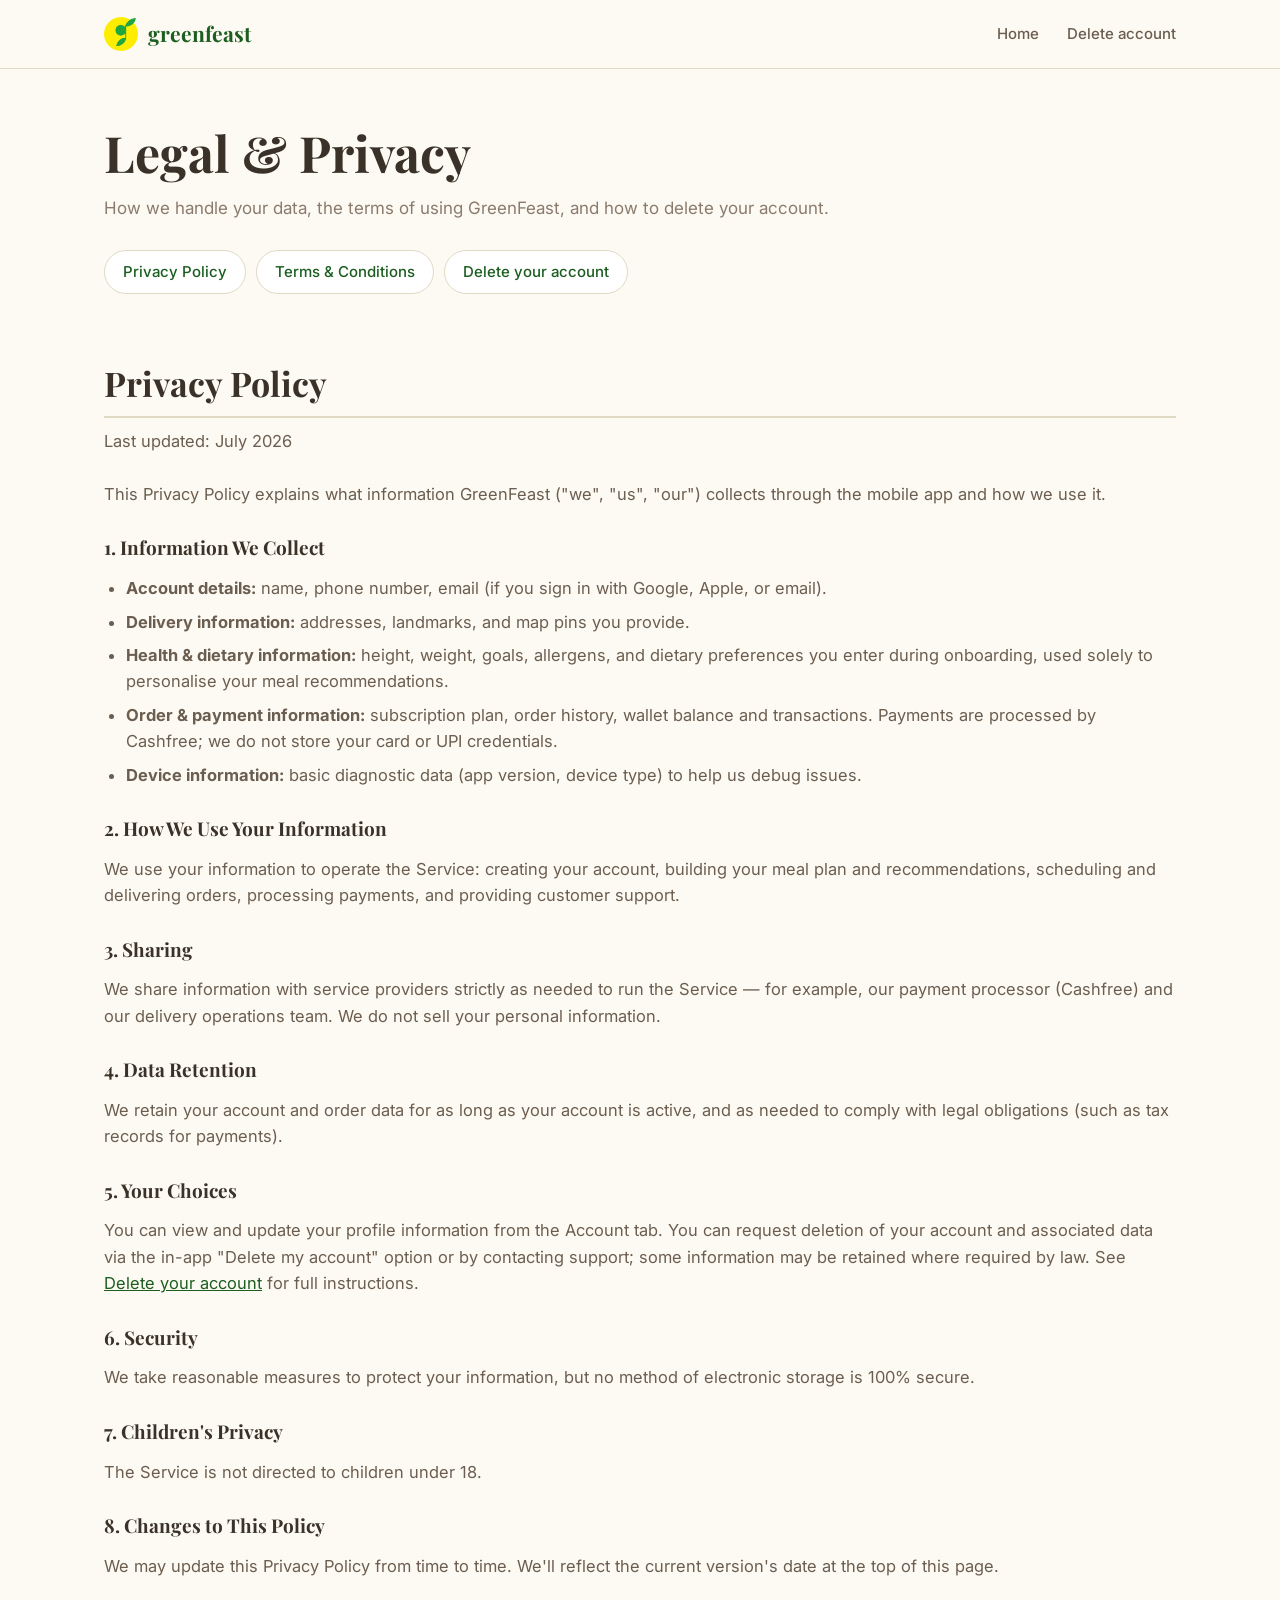
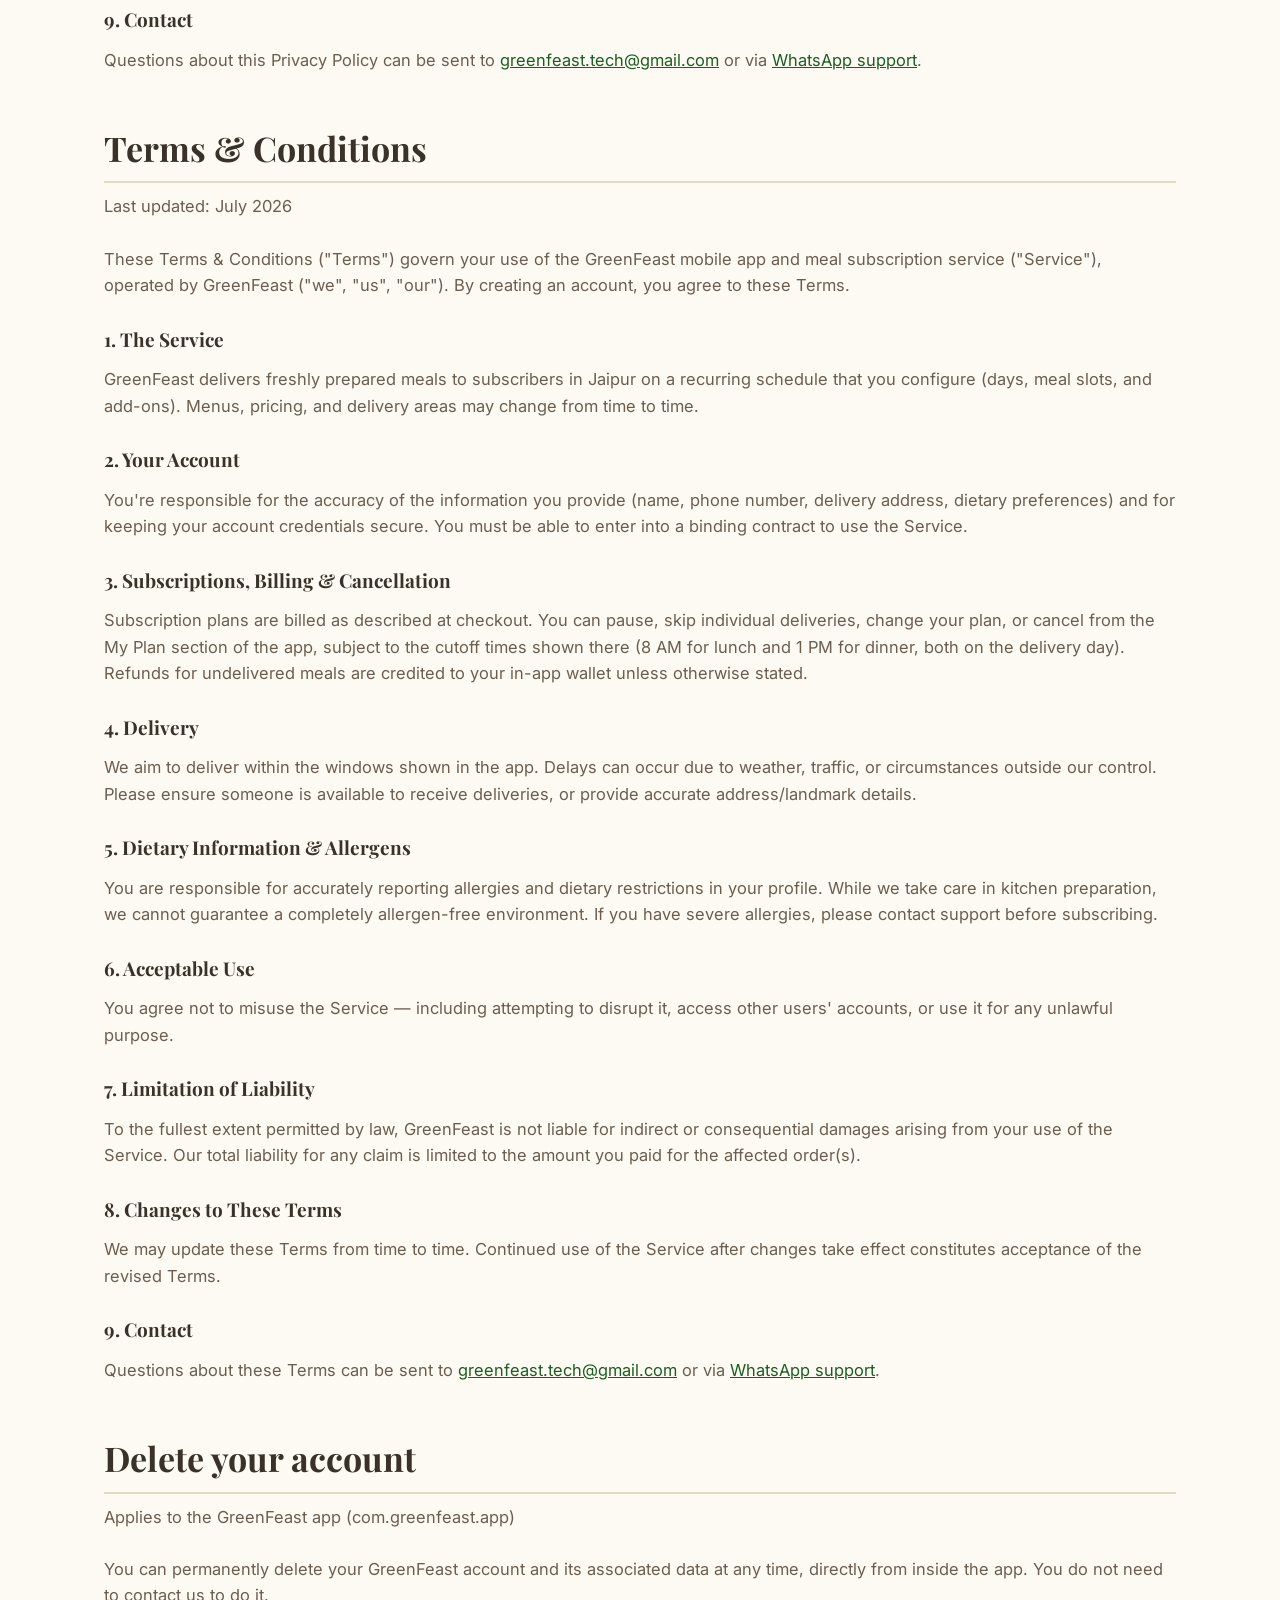
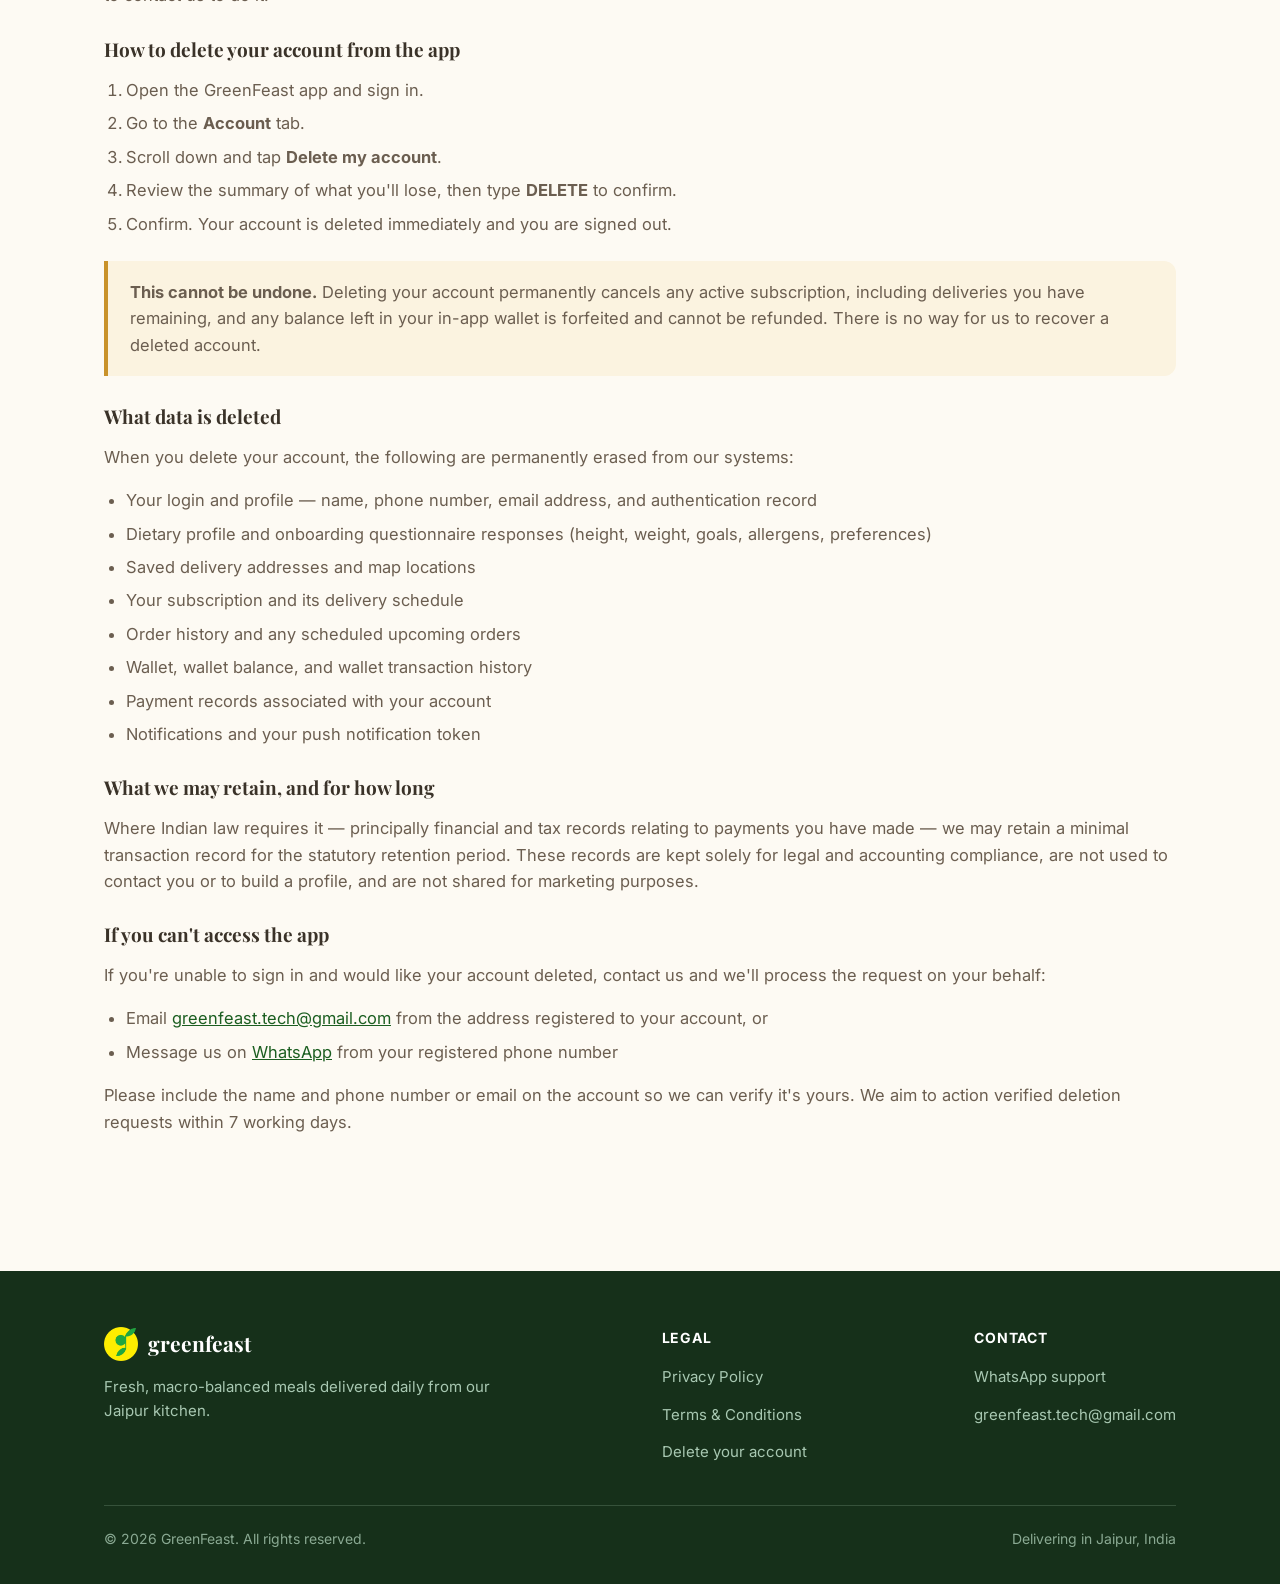
==== legal.html @ ea1c64bf "Add GreenFeast marketing site with legal/privacy page" ====
<!doctype html>
<html lang="en">
<head>
<meta charset="utf-8">
<meta name="viewport" content="width=device-width, initial-scale=1">
<title>Legal — Privacy Policy, Terms &amp; Account Deletion | GreenFeast</title>
<meta name="description" content="GreenFeast's Privacy Policy, Terms & Conditions, and instructions for permanently deleting your account and associated data.">
<link rel="icon" href="assets/logo.png">
<link rel="preconnect" href="https://fonts.googleapis.com">
<link rel="preconnect" href="https://fonts.gstatic.com" crossorigin>
<link href="https://fonts.googleapis.com/css2?family=Playfair+Display:ital,wght@0,700;0,900;1,700&family=Inter:wght@400;500;600;700&display=swap" rel="stylesheet">
<link rel="stylesheet" href="styles.css">
</head>
<body>

<header class="nav">
  <div class="wrap nav-inner">
    <a class="brand" href="index.html">
      <img src="assets/logo.png" alt="GreenFeast logo">
      <span>greenfeast</span>
    </a>
    <nav class="nav-links">
      <a href="index.html">Home</a>
      <a href="#delete-account">Delete account</a>
    </nav>
  </div>
</header>

<main>

  <section class="legal-hero">
    <div class="wrap">
      <h1>Legal &amp; Privacy</h1>
      <p>How we handle your data, the terms of using GreenFeast, and how to delete your account.</p>
      <div class="toc">
        <a href="#privacy">Privacy Policy</a>
        <a href="#terms">Terms &amp; Conditions</a>
        <a href="#delete-account">Delete your account</a>
      </div>
    </div>
  </section>

  <div class="legal-body">
    <div class="wrap">

      <!-- ── Privacy Policy ───────────────────────────────────────── -->
      <section class="legal-section" id="privacy">
        <h2>Privacy Policy</h2>
        <p class="updated">Last updated: July 2026</p>

        <p>This Privacy Policy explains what information GreenFeast ("we", "us", "our") collects through the mobile app and how we use it.</p>

        <h3>1. Information We Collect</h3>
        <ul>
          <li><strong>Account details:</strong> name, phone number, email (if you sign in with Google, Apple, or email).</li>
          <li><strong>Delivery information:</strong> addresses, landmarks, and map pins you provide.</li>
          <li><strong>Health &amp; dietary information:</strong> height, weight, goals, allergens, and dietary preferences you enter during onboarding, used solely to personalise your meal recommendations.</li>
          <li><strong>Order &amp; payment information:</strong> subscription plan, order history, wallet balance and transactions. Payments are processed by Cashfree; we do not store your card or UPI credentials.</li>
          <li><strong>Device information:</strong> basic diagnostic data (app version, device type) to help us debug issues.</li>
        </ul>

        <h3>2. How We Use Your Information</h3>
        <p>We use your information to operate the Service: creating your account, building your meal plan and recommendations, scheduling and delivering orders, processing payments, and providing customer support.</p>

        <h3>3. Sharing</h3>
        <p>We share information with service providers strictly as needed to run the Service — for example, our payment processor (Cashfree) and our delivery operations team. We do not sell your personal information.</p>

        <h3>4. Data Retention</h3>
        <p>We retain your account and order data for as long as your account is active, and as needed to comply with legal obligations (such as tax records for payments).</p>

        <h3>5. Your Choices</h3>
        <p>You can view and update your profile information from the Account tab. You can request deletion of your account and associated data via the in-app "Delete my account" option or by contacting support; some information may be retained where required by law. See <a href="#delete-account">Delete your account</a> for full instructions.</p>

        <h3>6. Security</h3>
        <p>We take reasonable measures to protect your information, but no method of electronic storage is 100% secure.</p>

        <h3>7. Children's Privacy</h3>
        <p>The Service is not directed to children under 18.</p>

        <h3>8. Changes to This Policy</h3>
        <p>We may update this Privacy Policy from time to time. We'll reflect the current version's date at the top of this page.</p>

        <h3>9. Contact</h3>
        <p>Questions about this Privacy Policy can be sent to <a href="mailto:greenfeast.tech@gmail.com">greenfeast.tech@gmail.com</a> or via <a href="https://wa.me/918829040566">WhatsApp support</a>.</p>
      </section>

      <!-- ── Terms & Conditions ───────────────────────────────────── -->
      <section class="legal-section" id="terms">
        <h2>Terms &amp; Conditions</h2>
        <p class="updated">Last updated: July 2026</p>

        <p>These Terms &amp; Conditions ("Terms") govern your use of the GreenFeast mobile app and meal subscription service ("Service"), operated by GreenFeast ("we", "us", "our"). By creating an account, you agree to these Terms.</p>

        <h3>1. The Service</h3>
        <p>GreenFeast delivers freshly prepared meals to subscribers in Jaipur on a recurring schedule that you configure (days, meal slots, and add-ons). Menus, pricing, and delivery areas may change from time to time.</p>

        <h3>2. Your Account</h3>
        <p>You're responsible for the accuracy of the information you provide (name, phone number, delivery address, dietary preferences) and for keeping your account credentials secure. You must be able to enter into a binding contract to use the Service.</p>

        <h3>3. Subscriptions, Billing &amp; Cancellation</h3>
        <p>Subscription plans are billed as described at checkout. You can pause, skip individual deliveries, change your plan, or cancel from the My Plan section of the app, subject to the cutoff times shown there (8 AM for lunch and 1 PM for dinner, both on the delivery day). Refunds for undelivered meals are credited to your in-app wallet unless otherwise stated.</p>

        <h3>4. Delivery</h3>
        <p>We aim to deliver within the windows shown in the app. Delays can occur due to weather, traffic, or circumstances outside our control. Please ensure someone is available to receive deliveries, or provide accurate address/landmark details.</p>

        <h3>5. Dietary Information &amp; Allergens</h3>
        <p>You are responsible for accurately reporting allergies and dietary restrictions in your profile. While we take care in kitchen preparation, we cannot guarantee a completely allergen-free environment. If you have severe allergies, please contact support before subscribing.</p>

        <h3>6. Acceptable Use</h3>
        <p>You agree not to misuse the Service — including attempting to disrupt it, access other users' accounts, or use it for any unlawful purpose.</p>

        <h3>7. Limitation of Liability</h3>
        <p>To the fullest extent permitted by law, GreenFeast is not liable for indirect or consequential damages arising from your use of the Service. Our total liability for any claim is limited to the amount you paid for the affected order(s).</p>

        <h3>8. Changes to These Terms</h3>
        <p>We may update these Terms from time to time. Continued use of the Service after changes take effect constitutes acceptance of the revised Terms.</p>

        <h3>9. Contact</h3>
        <p>Questions about these Terms can be sent to <a href="mailto:greenfeast.tech@gmail.com">greenfeast.tech@gmail.com</a> or via <a href="https://wa.me/918829040566">WhatsApp support</a>.</p>
      </section>

      <!-- ── Account deletion ─────────────────────────────────────── -->
      <section class="legal-section" id="delete-account">
        <h2>Delete your account</h2>
        <p class="updated">Applies to the GreenFeast app (com.greenfeast.app)</p>

        <p>You can permanently delete your GreenFeast account and its associated data at any time, directly from inside the app. You do not need to contact us to do it.</p>

        <h3>How to delete your account from the app</h3>
        <ol>
          <li>Open the GreenFeast app and sign in.</li>
          <li>Go to the <strong>Account</strong> tab.</li>
          <li>Scroll down and tap <strong>Delete my account</strong>.</li>
          <li>Review the summary of what you'll lose, then type <strong>DELETE</strong> to confirm.</li>
          <li>Confirm. Your account is deleted immediately and you are signed out.</li>
        </ol>

        <div class="callout warn">
          <p><strong>This cannot be undone.</strong> Deleting your account permanently cancels any active subscription, including deliveries you have remaining, and any balance left in your in-app wallet is forfeited and cannot be refunded. There is no way for us to recover a deleted account.</p>
        </div>

        <h3>What data is deleted</h3>
        <p>When you delete your account, the following are permanently erased from our systems:</p>
        <ul>
          <li>Your login and profile — name, phone number, email address, and authentication record</li>
          <li>Dietary profile and onboarding questionnaire responses (height, weight, goals, allergens, preferences)</li>
          <li>Saved delivery addresses and map locations</li>
          <li>Your subscription and its delivery schedule</li>
          <li>Order history and any scheduled upcoming orders</li>
          <li>Wallet, wallet balance, and wallet transaction history</li>
          <li>Payment records associated with your account</li>
          <li>Notifications and your push notification token</li>
        </ul>

        <h3>What we may retain, and for how long</h3>
        <p>Where Indian law requires it — principally financial and tax records relating to payments you have made — we may retain a minimal transaction record for the statutory retention period. These records are kept solely for legal and accounting compliance, are not used to contact you or to build a profile, and are not shared for marketing purposes.</p>

        <h3>If you can't access the app</h3>
        <p>If you're unable to sign in and would like your account deleted, contact us and we'll process the request on your behalf:</p>
        <ul>
          <li>Email <a href="mailto:greenfeast.tech@gmail.com">greenfeast.tech@gmail.com</a> from the address registered to your account, or</li>
          <li>Message us on <a href="https://wa.me/918829040566">WhatsApp</a> from your registered phone number</li>
        </ul>
        <p>Please include the name and phone number or email on the account so we can verify it's yours. We aim to action verified deletion requests within 7 working days.</p>
      </section>

    </div>
  </div>

</main>

<footer class="footer">
  <div class="wrap">
    <div class="footer-grid">
      <div>
        <a class="brand" href="index.html">
          <img src="assets/logo.png" alt="">
          <span>greenfeast</span>
        </a>
        <p>Fresh, macro-balanced meals delivered daily from our Jaipur kitchen.</p>
      </div>
      <div>
        <h4>Legal</h4>
        <ul>
          <li><a href="#privacy">Privacy Policy</a></li>
          <li><a href="#terms">Terms &amp; Conditions</a></li>
          <li><a href="#delete-account">Delete your account</a></li>
        </ul>
      </div>
      <div>
        <h4>Contact</h4>
        <ul>
          <li><a href="https://wa.me/918829040566">WhatsApp support</a></li>
          <li><a href="mailto:greenfeast.tech@gmail.com">greenfeast.tech@gmail.com</a></li>
        </ul>
      </div>
    </div>
    <div class="footer-base">
      <span>&copy; 2026 GreenFeast. All rights reserved.</span>
      <span>Delivering in Jaipur, India</span>
    </div>
  </div>
</footer>

</body>
</html>
---- styles.css ----
/* GreenFeast — palette taken from the app's src/constants/colors.ts */
:root {
  --green900: #16301A;
  --green800: #1E4024;
  --green700: #1B5E20;
  --green600: #3D6E48;
  --green200: #A8C8B2;
  --green50:  #EEF6F1;
  --yellow:   #E8CB42;
  --cream50:  #FDFAF3;
  --cream100: #FAF7EE;
  --cream200: #F5F1E4;
  --cream400: #E0D9C4;
  --ink900:   #3A3228;
  --ink600:   #6B5E50;
  --ink500:   #8A7B6D;
  --maxw: 1120px;
  --radius: 18px;
}

* { box-sizing: border-box; }

html { scroll-behavior: smooth; }

body {
  margin: 0;
  background: var(--cream50);
  color: var(--ink900);
  font-family: Inter, -apple-system, BlinkMacSystemFont, "Segoe UI", Roboto, sans-serif;
  font-size: 17px;
  line-height: 1.6;
  -webkit-font-smoothing: antialiased;
}

img { max-width: 100%; height: auto; display: block; }
a { color: var(--green700); }

.wrap { width: 100%; max-width: var(--maxw); margin: 0 auto; padding: 0 24px; }

h1, h2, h3 { font-family: "Playfair Display", Georgia, serif; font-weight: 700; line-height: 1.12; margin: 0; }

/* Nav */
.nav {
  position: sticky; top: 0; z-index: 50;
  background: rgba(253, 250, 243, 0.88);
  backdrop-filter: blur(10px);
  border-bottom: 1px solid var(--cream400);
}
.nav-inner { display: flex; align-items: center; justify-content: space-between; height: 68px; }
.brand { display: flex; align-items: center; gap: 10px; text-decoration: none; color: var(--green700); }
.brand img { width: 34px; height: 34px; }
.brand span { font-family: "Playfair Display", Georgia, serif; font-size: 21px; font-weight: 700; }
.nav-links { display: flex; align-items: center; gap: 28px; }
.nav-links a { color: var(--ink600); text-decoration: none; font-size: 15px; font-weight: 500; }
.nav-links a:hover { color: var(--green700); }
@media (max-width: 720px) { .nav-links a.hide-sm { display: none; } }

/* Buttons */
.btn-row { display: flex; flex-wrap: wrap; gap: 12px; }
.store-btn {
  display: inline-flex; align-items: center; gap: 11px;
  background: var(--green900); color: #fff; text-decoration: none;
  padding: 11px 20px; border-radius: 999px;
  transition: transform .15s ease, background .15s ease;
}
.store-btn:hover { background: var(--green800); transform: translateY(-1px); }
.store-btn svg { width: 24px; height: 24px; flex-shrink: 0; }
.store-btn .lines { display: flex; flex-direction: column; line-height: 1.15; text-align: left; }
.store-btn .small { font-size: 10.5px; letter-spacing: .06em; text-transform: uppercase; opacity: .75; }
.store-btn .big { font-size: 15.5px; font-weight: 600; }
.store-btn.light { background: #fff; color: var(--green900); border: 1.5px solid var(--cream400); }
.store-btn.light:hover { background: var(--cream100); }

.badge-soon {
  display: inline-block; margin-top: 14px;
  background: #FBF3E0; color: #8A6010;
  font-size: 12.5px; font-weight: 600;
  padding: 5px 13px; border-radius: 999px;
}

/* Hero */
.hero { padding: 76px 0 64px; }
.hero-grid { display: grid; grid-template-columns: 1.05fr .95fr; gap: 56px; align-items: center; }
.eyebrow {
  font-size: 12px; font-weight: 600; letter-spacing: .18em; text-transform: uppercase;
  color: var(--green600); margin-bottom: 18px;
}
.hero h1 { font-size: clamp(40px, 5.6vw, 62px); }
.hero h1 em { font-style: italic; color: var(--green700); }
.hero p.lead { font-size: 19px; color: var(--ink500); margin: 20px 0 30px; max-width: 30em; }
.hero-img { border-radius: 24px; overflow: hidden; box-shadow: 0 24px 60px -24px rgba(22,48,26,.4); }
.hero-img img { width: 100%; aspect-ratio: 4 / 5; object-fit: cover; }
@media (max-width: 900px) {
  .hero { padding: 52px 0 44px; }
  .hero-grid { grid-template-columns: 1fr; gap: 38px; }
}

/* Section furniture */
.section { padding: 76px 0; }
.section-head { max-width: 34em; margin-bottom: 44px; }
.section-head h2 { font-size: clamp(30px, 3.6vw, 42px); }
.section-head p { color: var(--ink500); font-size: 18px; margin: 14px 0 0; }
.section.dark { background: var(--green900); color: var(--cream50); }
.section.dark h2 { color: #fff; }
.section.dark .section-head p { color: var(--green200); }
.section.tint { background: var(--cream200); }

/* Features */
.features { display: grid; grid-template-columns: repeat(4, 1fr); gap: 20px; }
.feature {
  background: #fff; border: 1px solid var(--cream400);
  border-radius: var(--radius); padding: 26px 22px;
}
.feature .ico {
  width: 44px; height: 44px; border-radius: 12px; background: var(--green50);
  display: flex; align-items: center; justify-content: center; font-size: 21px; margin-bottom: 15px;
}
.feature h3 { font-size: 18.5px; margin-bottom: 7px; }
.feature p { font-size: 15px; color: var(--ink500); margin: 0; }
@media (max-width: 900px) { .features { grid-template-columns: repeat(2, 1fr); } }
@media (max-width: 540px) { .features { grid-template-columns: 1fr; } }

/* Screenshots */
.shots { display: flex; gap: 22px; overflow-x: auto; padding: 6px 24px 20px; scroll-snap-type: x mandatory; }
.shots img {
  width: 268px; flex: 0 0 auto; border-radius: 20px; scroll-snap-align: center;
  border: 1px solid var(--cream400);
}

/* Dishes */
.dishes { display: grid; grid-template-columns: repeat(4, 1fr); gap: 18px; }
.dishes img { border-radius: var(--radius); aspect-ratio: 1; object-fit: cover; }
@media (max-width: 760px) { .dishes { grid-template-columns: repeat(2, 1fr); } }

/* Steps */
.steps { display: grid; grid-template-columns: repeat(3, 1fr); gap: 30px; }
.step .num {
  width: 40px; height: 40px; border-radius: 50%;
  background: var(--yellow); color: var(--green900);
  display: flex; align-items: center; justify-content: center;
  font-weight: 700; font-size: 17px; margin-bottom: 16px;
}
.step h3 { font-size: 20px; margin-bottom: 8px; }
.step p { color: var(--green200); margin: 0; font-size: 15.5px; }
@media (max-width: 800px) { .steps { grid-template-columns: 1fr; gap: 26px; } }

/* CTA */
.cta { text-align: center; }
.cta h2 { font-size: clamp(30px, 4vw, 44px); }
.cta p { color: var(--ink500); font-size: 18px; margin: 14px auto 28px; max-width: 30em; }
.cta .btn-row { justify-content: center; }

/* Footer */
.footer { background: var(--green900); color: var(--green200); padding: 56px 0 34px; }
.footer-grid { display: flex; flex-wrap: wrap; gap: 40px; justify-content: space-between; }
.footer .brand span { color: #fff; }
.footer p { font-size: 15px; margin: 14px 0 0; max-width: 26em; }
.footer h4 { color: #fff; font-size: 14px; letter-spacing: .06em; text-transform: uppercase; margin: 0 0 14px; }
.footer ul { list-style: none; padding: 0; margin: 0; display: grid; gap: 10px; }
.footer a { color: var(--green200); text-decoration: none; font-size: 15px; }
.footer a:hover { color: #fff; text-decoration: underline; }
.footer-base {
  margin-top: 40px; padding-top: 22px; border-top: 1px solid rgba(168,200,178,.22);
  display: flex; flex-wrap: wrap; gap: 12px; justify-content: space-between;
  font-size: 14px; color: rgba(168,200,178,.8);
}

/* Legal page */
.legal-hero { padding: 56px 0 30px; }
.legal-hero h1 { font-size: clamp(34px, 4.6vw, 50px); }
.legal-hero p { color: var(--ink500); margin: 14px 0 0; }
.toc { display: flex; flex-wrap: wrap; gap: 10px; margin: 28px 0 0; }
.toc a {
  background: #fff; border: 1px solid var(--cream400); border-radius: 999px;
  padding: 9px 18px; text-decoration: none; color: var(--green700);
  font-size: 15px; font-weight: 500;
}
.toc a:hover { background: var(--green50); }
.legal-body { padding: 40px 0 80px; }
.legal-section { scroll-margin-top: 90px; margin-bottom: 56px; }
.legal-section > h2 {
  font-size: clamp(26px, 3.2vw, 34px);
  padding-bottom: 14px; border-bottom: 2px solid var(--cream400); margin-bottom: 10px;
}
.updated { font-size: 14px; color: var(--ink500); margin: 0 0 26px; }
.legal-section h3 { font-size: 19px; margin: 30px 0 8px; }
.legal-section p, .legal-section li { color: var(--ink600); font-size: 16.5px; }
.legal-section ul, .legal-section ol { padding-left: 22px; }
.legal-section li { margin: 7px 0; }
.callout {
  background: var(--cream200); border-left: 4px solid var(--green600);
  border-radius: 0 12px 12px 0; padding: 18px 22px; margin: 24px 0;
}
.callout p:first-child { margin-top: 0; }
.callout p:last-child { margin-bottom: 0; }
.callout.warn { background: #FBF3E0; border-left-color: #C9922A; }
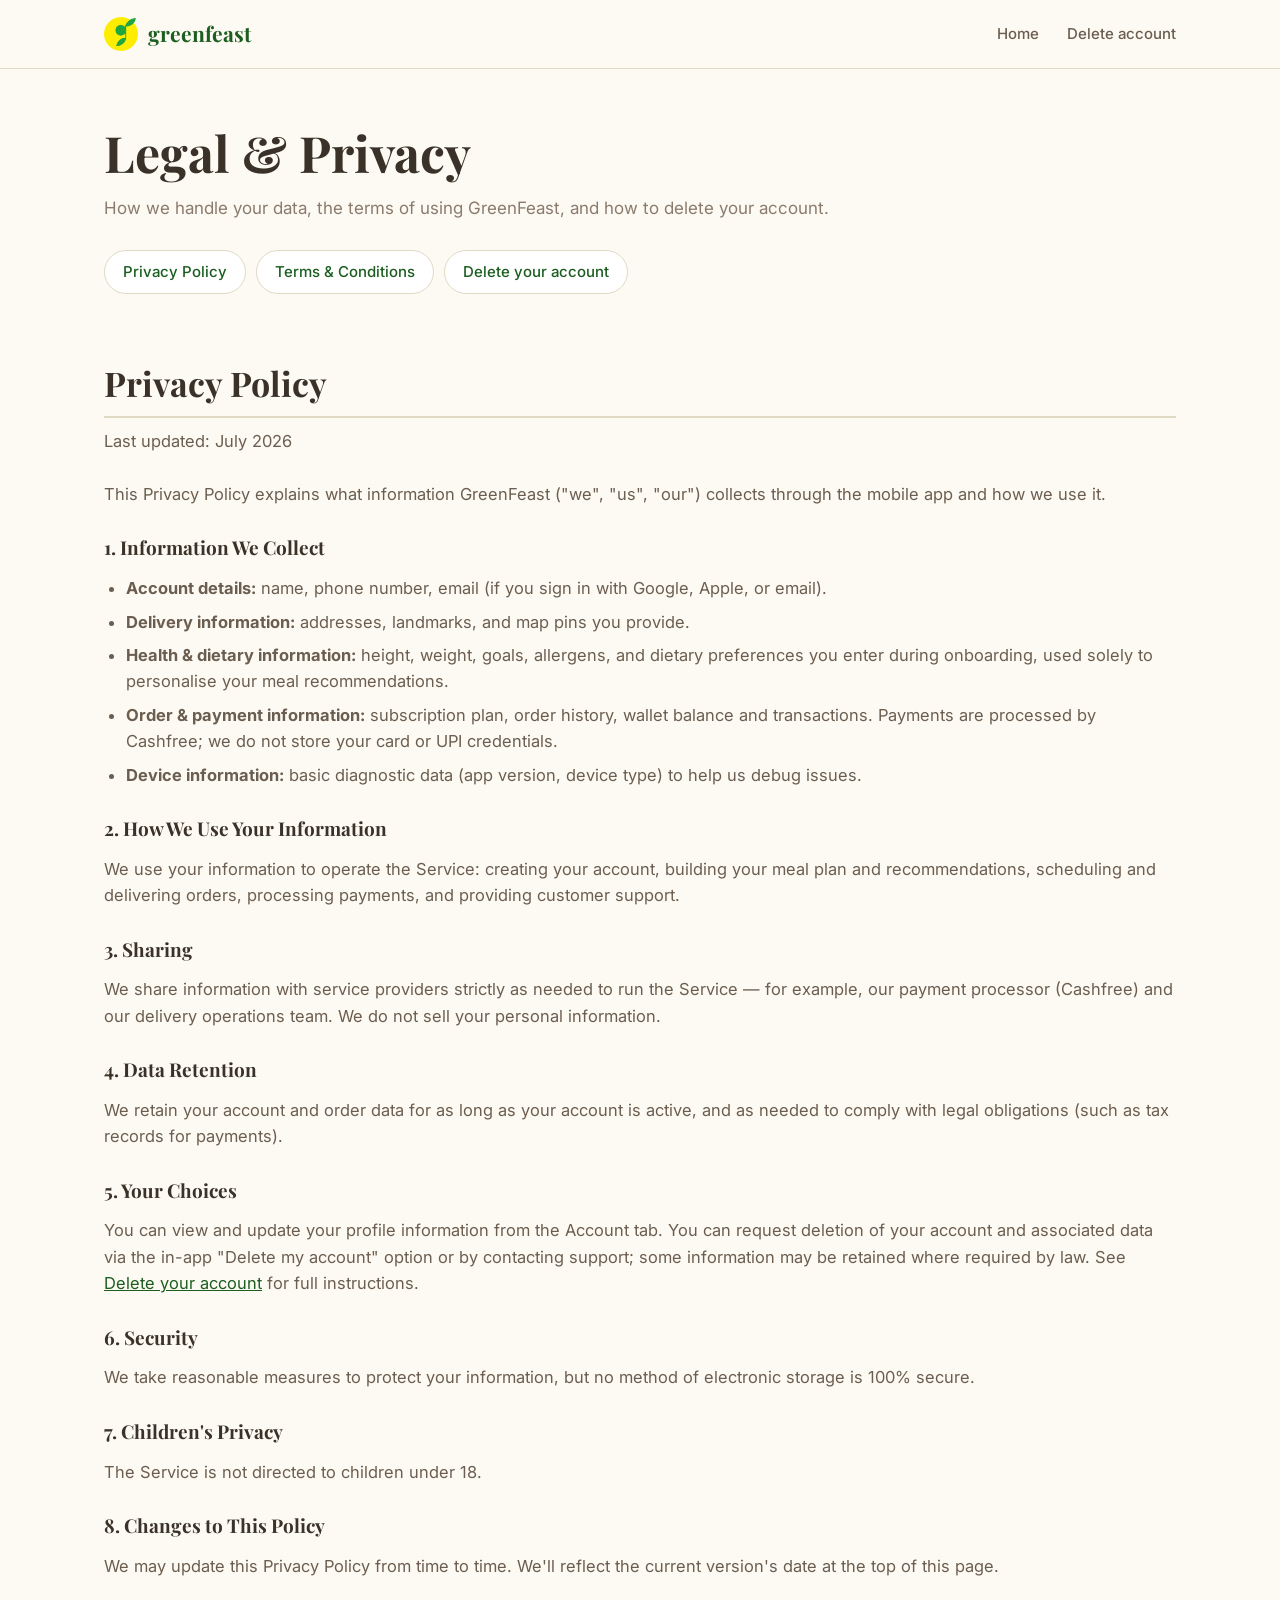
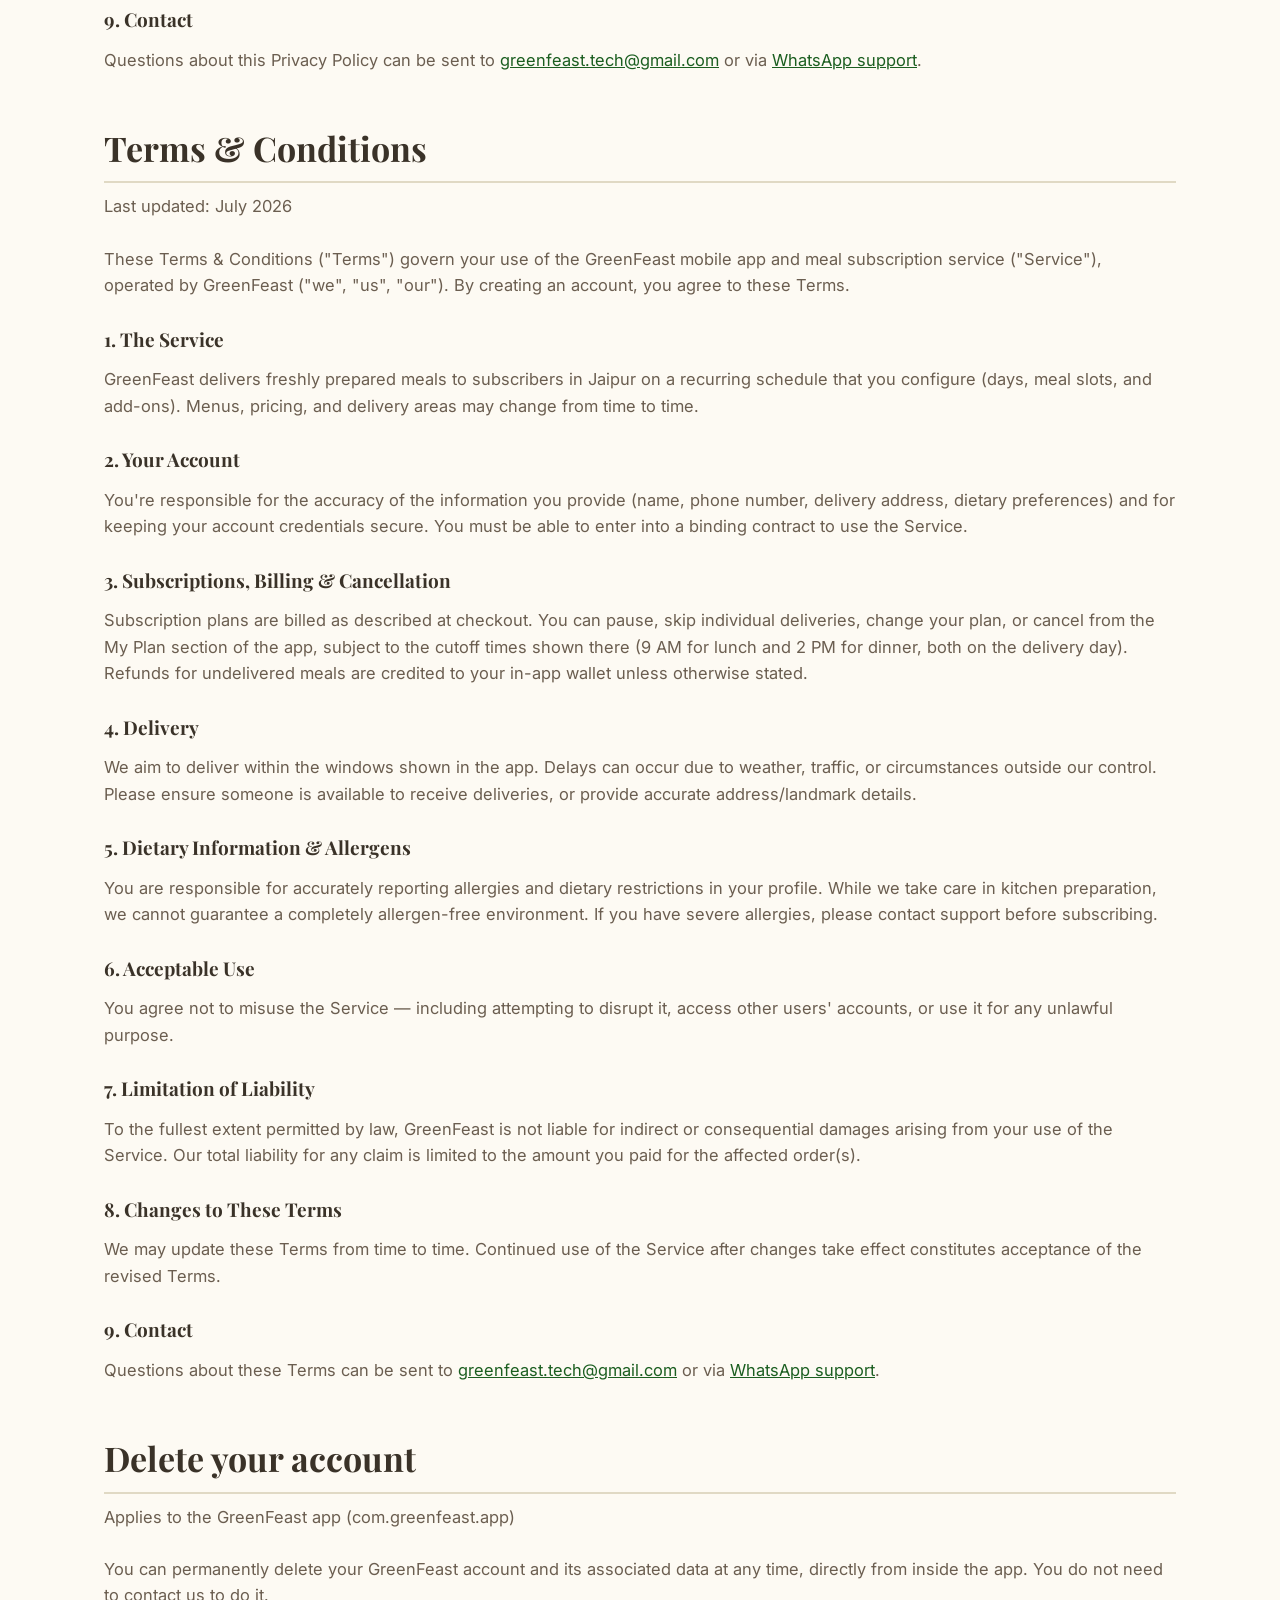
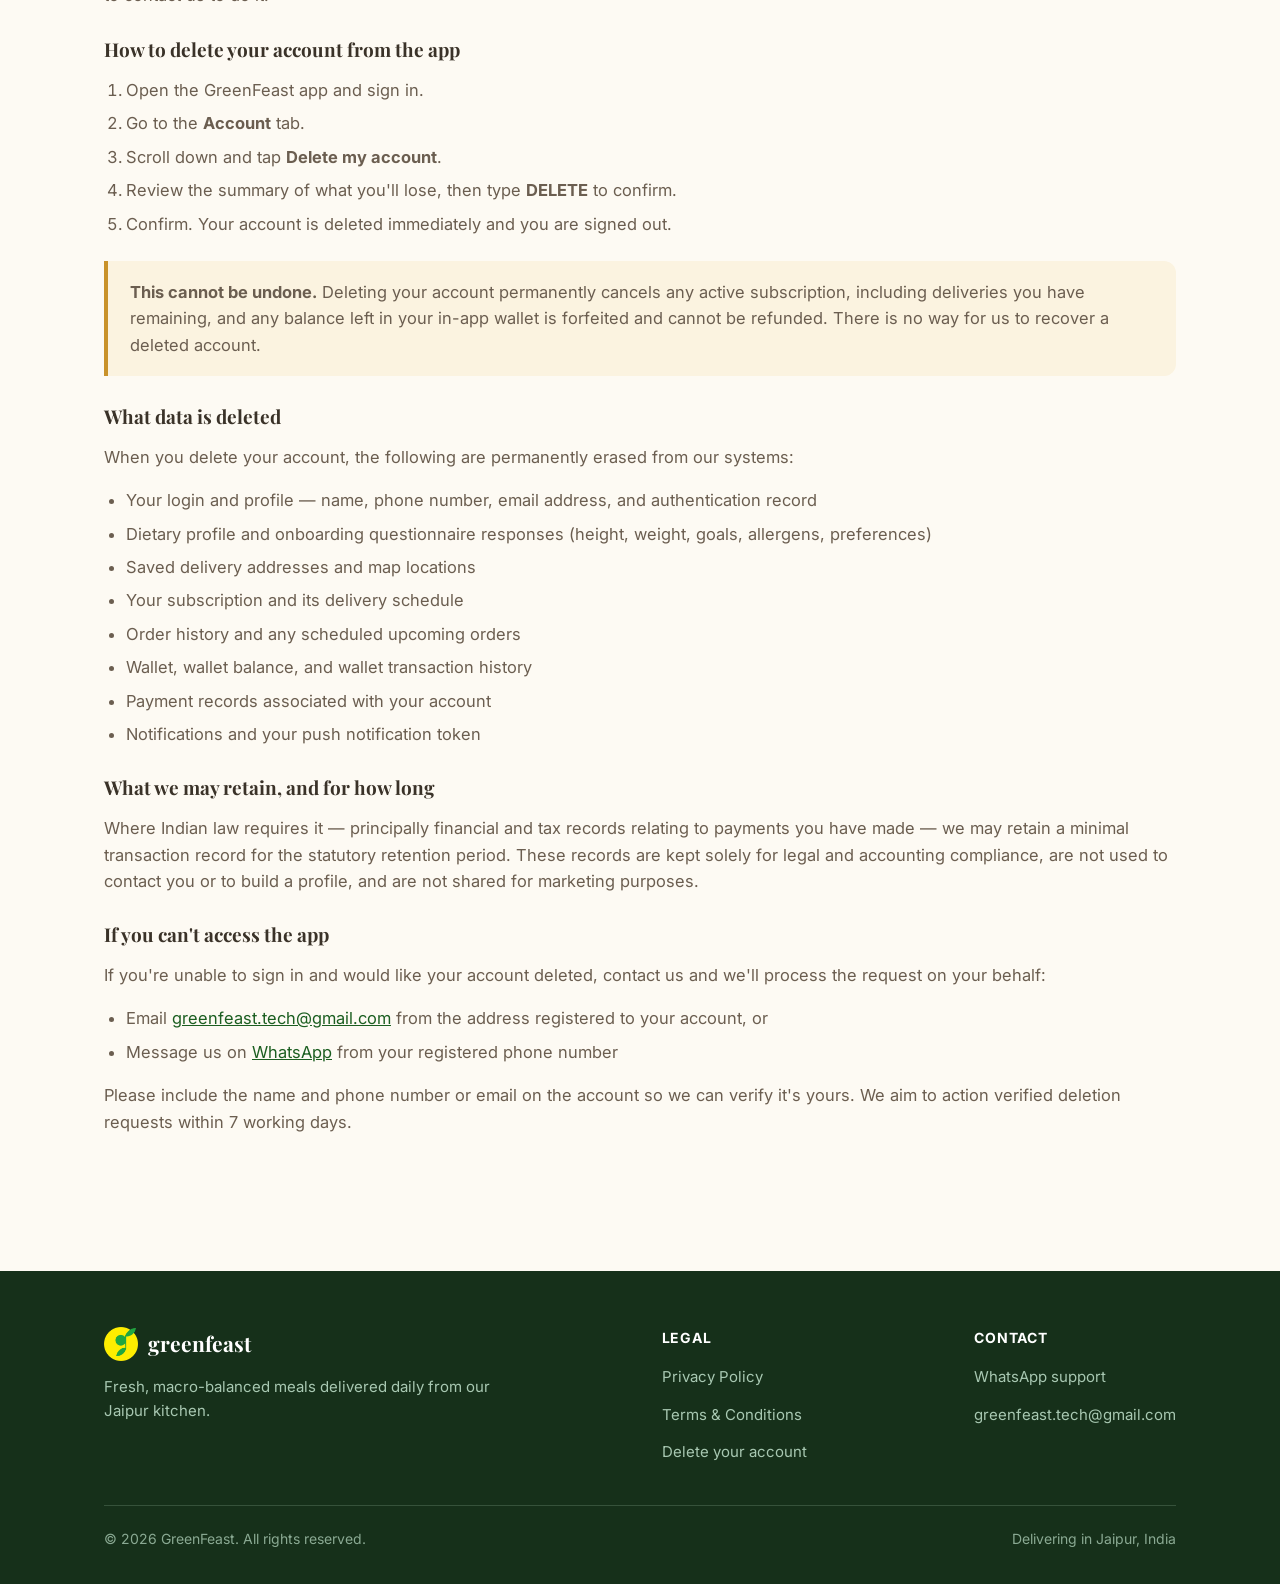
==== commit d5b75157: "Terms: cutoffs are 9 AM lunch / 2 PM dinner" ====
--- a/legal.html
+++ b/legal.html
@@ -98,7 +98,7 @@
         <p>You're responsible for the accuracy of the information you provide (name, phone number, delivery address, dietary preferences) and for keeping your account credentials secure. You must be able to enter into a binding contract to use the Service.</p>
 
         <h3>3. Subscriptions, Billing &amp; Cancellation</h3>
-        <p>Subscription plans are billed as described at checkout. You can pause, skip individual deliveries, change your plan, or cancel from the My Plan section of the app, subject to the cutoff times shown there (8 AM for lunch and 1 PM for dinner, both on the delivery day). Refunds for undelivered meals are credited to your in-app wallet unless otherwise stated.</p>
+        <p>Subscription plans are billed as described at checkout. You can pause, skip individual deliveries, change your plan, or cancel from the My Plan section of the app, subject to the cutoff times shown there (9 AM for lunch and 2 PM for dinner, both on the delivery day). Refunds for undelivered meals are credited to your in-app wallet unless otherwise stated.</p>
 
         <h3>4. Delivery</h3>
         <p>We aim to deliver within the windows shown in the app. Delays can occur due to weather, traffic, or circumstances outside our control. Please ensure someone is available to receive deliveries, or provide accurate address/landmark details.</p>
